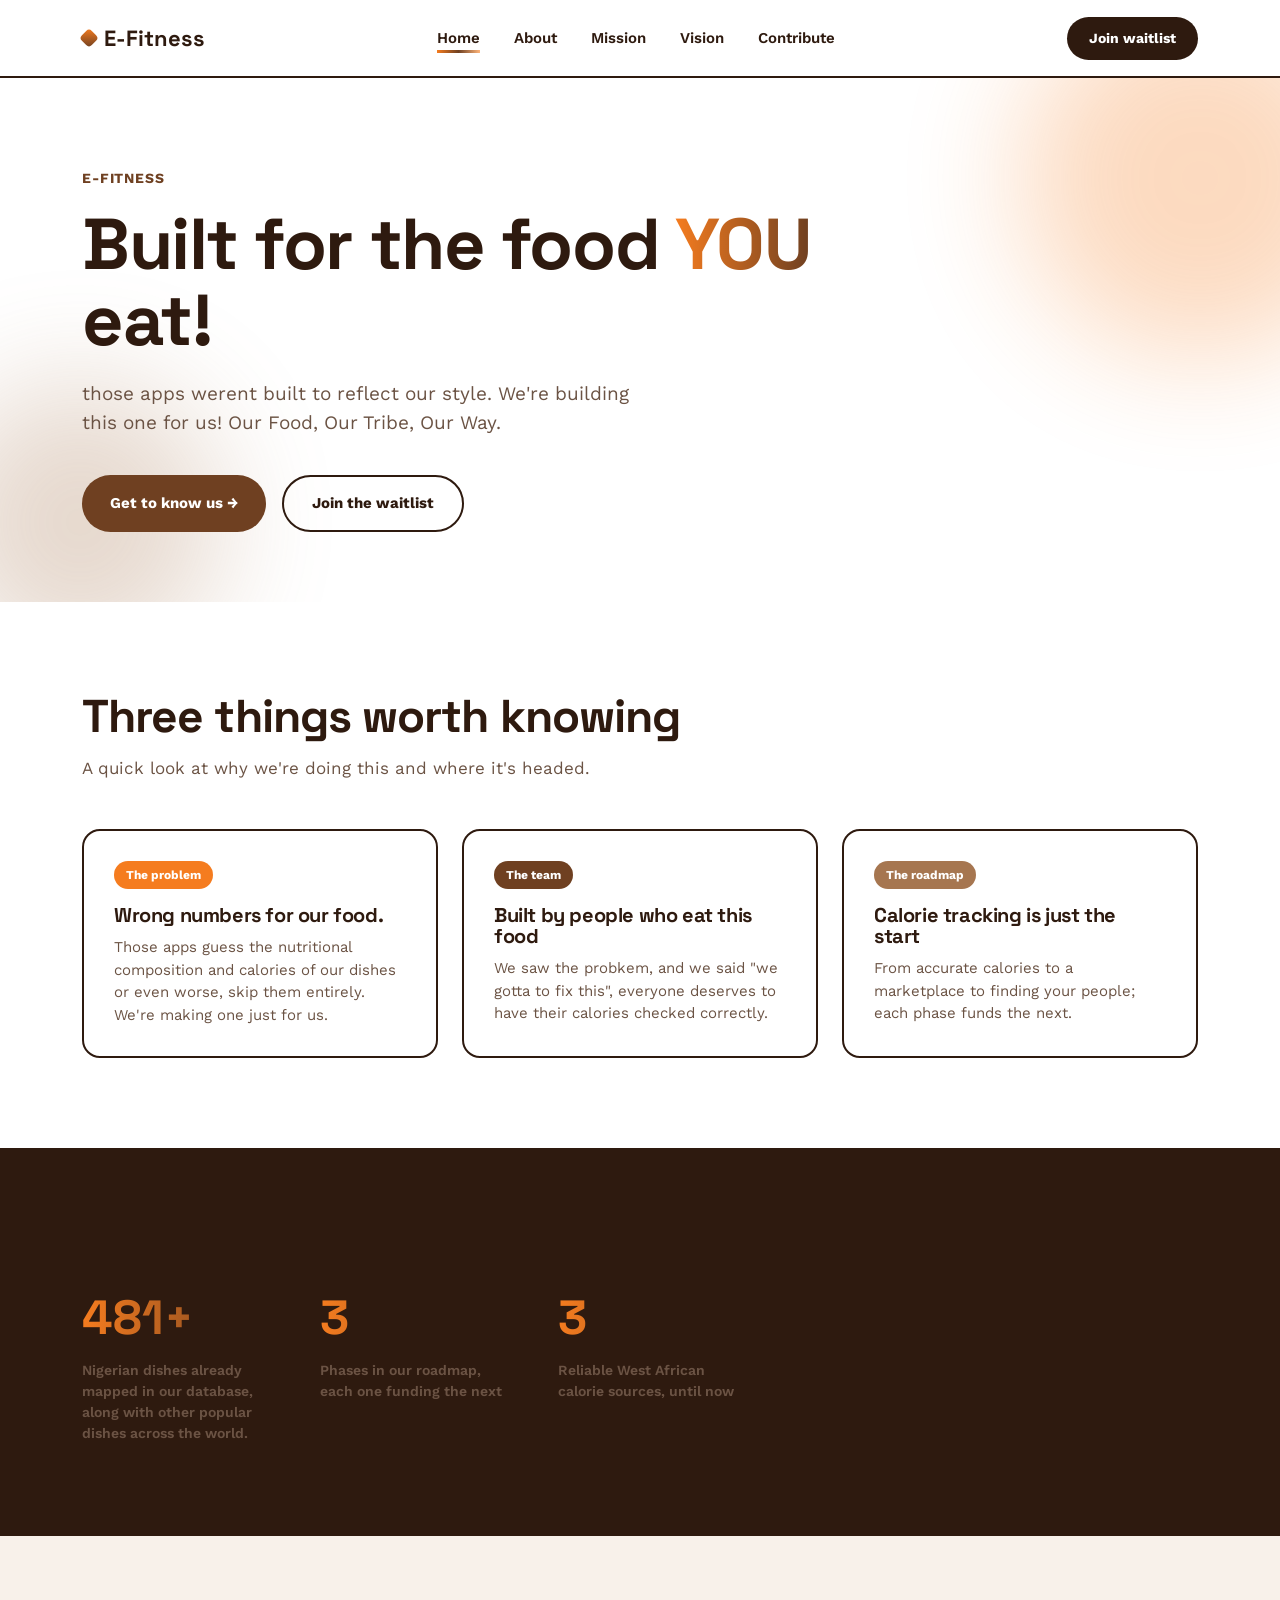
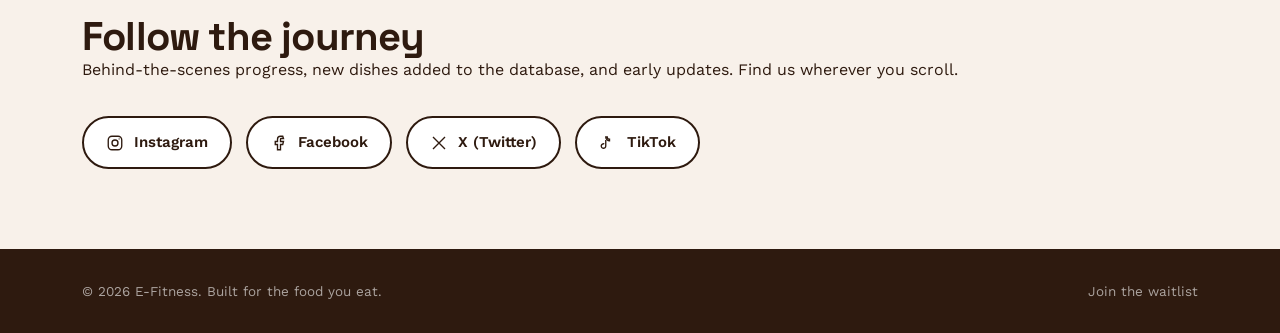
==== index.html @ ab6a895e "Add files via upload" ====
<!DOCTYPE html>
<html lang="en">
<head>
<meta charset="UTF-8">
<meta name="viewport" content="width=device-width, initial-scale=1.0">
<title>E-Fitness — Built for the food you eat</title>
<link rel="preconnect" href="https://fonts.googleapis.com">
<link href="https://fonts.googleapis.com/css2?family=Space+Grotesk:wght@500;700&family=Work+Sans:wght@400;500;600;700&display=swap" rel="stylesheet">
<link rel="stylesheet" href="styles.css">
</head>
<body>

<nav>
  <div class="navbar">
    <div class="logo"><span class="logo-mark"></span>E-Fitness</div>
    <ul class="nav-links">
      <li><a href="index.html">Home</a></li>
      <li><a href="about.html">About</a></li>
      <li><a href="mission.html">Mission</a></li>
      <li><a href="vision.html">Vision</a></li>
      <li><a href="contribute.html">Contribute</a></li>
    </ul>
    <a href="join.html" class="nav-cta">Join waitlist</a>
  </div>
</nav>

<header class="page-hero">
  <div class="blob" style="width:360px;height:360px;background:var(--orange);top:-80px;right:-100px;"></div>
  <div class="blob" style="width:280px;height:280px;background:var(--tan);bottom:-60px;left:-60px;animation-delay:2s;"></div>
  <div class="wrap">
    <div class="eyebrow">E-Fitness</div>
    <h1>Built for the food <span class="accent">YOU</span> eat!</h1>
    <p class="lede">those apps werent built to reflect our style. We're building this one for us! Our Food, Our Tribe, Our Way.</p>
    <div class="cta-row">
      <a href="about.html" class="btn btn-primary">Get to know us →</a>
      <a href="join.html" class="btn btn-outline">Join the waitlist</a>
    </div>
  </div>
</header>

<section class="section">
  <div class="wrap">
    <h2 class="reveal">Three things worth knowing</h2>
    <p class="sub reveal">A quick look at why we're doing this and where it's headed.</p>

    <div class="card-grid">
      <a href="mission.html" class="card reveal" style="text-decoration:none;">
        <span class="chip chip-orange">The problem</span>
        <h3>Wrong numbers for our food.</h3>
        <p>Those apps guess the nutritional composition and calories of our dishes or even worse, skip them entirely. We're making one just for us.</p>
      </a>
      <a href="about.html" class="card reveal" style="text-decoration:none;">
        <span class="chip chip-brown">The team</span>
        <h3>Built by people who eat this food</h3>
        <p>We saw the probkem, and we said "we gotta to fix this", everyone deserves to have their calories checked correctly.</p>
      </a>
      <a href="vision.html" class="card reveal" style="text-decoration:none;">
        <span class="chip chip-tan">The roadmap</span>
        <h3>Calorie tracking is just the start</h3>
        <p>From accurate calories to a marketplace to finding your people; each phase funds the next.</p>
      </a>
    </div>
  </div>
</section>

<section class="section section-dark">
  <div class="wrap">
    <div class="stat-row">
      <div class="stat reveal">
        <span class="num" data-count="490" data-suffix="+">0</span>
        <div class="label">Nigerian dishes already mapped in our database, along with other popular dishes across the world.</div>
      </div>
      <div class="stat reveal">
        <span class="num" data-count="3">0</span>
        <div class="label">Phases in our roadmap, each one funding the next</div>
      </div>
      <div class="stat reveal">
        <span class="num" data-count="3">0</span>
        <div class="label">Reliable West African calorie sources, until now</div>
      </div>
    </div>
  </div>
</section>

<section class="socials">
  <div class="wrap">
    <h2 class="reveal">Follow the journey</h2>
    <p class="sub reveal">Behind-the-scenes progress, new dishes added to the database, and early updates. Find us wherever you scroll.</p>
    <div class="social-links reveal">
      <a class="social-pill" href="#" aria-label="Instagram">
        <svg viewBox="0 0 24 24"><rect x="3" y="3" width="18" height="18" rx="5"/><circle cx="12" cy="12" r="4"/><circle cx="17.5" cy="6.5" r="0.8" fill="currentColor" stroke="none"/></svg>
        Instagram
      </a>
      <a class="social-pill" href="#" aria-label="Facebook">
        <svg viewBox="0 0 24 24"><path d="M17 3h-3a4 4 0 0 0-4 4v3H7v4h3v7h4v-7h3l1-4h-4V7a1 1 0 0 1 1-1h3z"/></svg>
        Facebook
      </a>
      <a class="social-pill" href="#" aria-label="X / Twitter">
        <svg viewBox="0 0 24 24"><path d="M4 4l16 16M20 4L4 20"/></svg>
        X (Twitter)
      </a>
      <a class="social-pill" href="#" aria-label="TikTok">
        <svg viewBox="0 0 24 24"><path d="M9 8v8a3 3 0 1 1-2-2.8"/><path d="M9 4c0 3 2.5 5 5 5V7c-1.7 0-3-1.3-3-3H9z"/></svg>
        TikTok
      </a>
    </div>
  </div>
</section>

<footer>
  <div class="wrap">
    <div>© 2026 E-Fitness. Built for the food you eat.</div>
    <div><a href="join.html">Join the waitlist</a></div>
  </div>
</footer>

<script src="script.js"></script>
</body>
</html>
---- styles.css ----
:root {
  --white: #FFFFFF;
  --sand: #F8F1EA;
  --brown-dark: #2E1A0F;
  --brown-soft: #6B5344;
  --brown: #6F4021;
  --tan: #A67650;
  --orange: #F57C1F;
  --peach: #FFB57A;
}

* { margin: 0; padding: 0; box-sizing: border-box; }

html { scroll-behavior: smooth; }

body {
  font-family: 'Work Sans', sans-serif;
  color: var(--brown-dark);
  background: var(--white);
  line-height: 1.5;
  overflow-x: hidden;
}

h1, h2, h3 {
  font-family: 'Space Grotesk', sans-serif;
  font-weight: 700;
  line-height: 1.05;
  letter-spacing: -0.02em;
}

a { color: inherit; }
img { max-width: 100%; display: block; }

.wrap {
  max-width: 1180px;
  margin: 0 auto;
  padding: 0 32px;
}

/* ---------- NAV ---------- */
nav {
  position: sticky;
  top: 0;
  z-index: 50;
  background: var(--white);
  border-bottom: 2px solid var(--brown-dark);
}

nav .navbar {
  display: flex;
  align-items: center;
  justify-content: space-between;
  height: 76px;
  max-width: 1180px;
  margin: 0 auto;
  padding: 0 32px;
}

.logo {
  font-family: 'Space Grotesk', sans-serif;
  font-weight: 700;
  font-size: 22px;
  display: flex;
  align-items: center;
  gap: 8px;
}

.logo-mark {
  width: 14px;
  height: 14px;
  background: linear-gradient(135deg, var(--orange), var(--brown));
  border-radius: 4px;
  transform: rotate(45deg);
  flex-shrink: 0;
}

.nav-links {
  display: flex;
  gap: 34px;
  list-style: none;
}

.nav-links a {
  text-decoration: none;
  font-size: 15px;
  font-weight: 600;
  position: relative;
  padding-bottom: 4px;
}

.nav-links a::after {
  content: '';
  position: absolute;
  left: 0;
  bottom: -2px;
  height: 3px;
  width: 0;
  background: linear-gradient(90deg, var(--orange), var(--brown), var(--peach));
  transition: width 0.25s ease;
}

.nav-links a:hover::after,
.nav-links a.active::after {
  width: 100%;
}

.nav-cta {
  background: var(--brown-dark);
  color: var(--white);
  padding: 11px 22px;
  border-radius: 30px;
  font-weight: 700;
  font-size: 14px;
  text-decoration: none;
  transition: transform 0.15s ease, background 0.15s ease;
  white-space: nowrap;
}

.nav-cta:hover { background: var(--brown); transform: translateY(-2px); }

@media (max-width: 760px) {
  .nav-links { display: none; }
}

/* ---------- PAGE HERO (shared across inner pages) ---------- */
.page-hero {
  padding: 90px 0 70px;
  position: relative;
  overflow: hidden;
}

.page-hero .eyebrow {
  font-size: 14px;
  font-weight: 700;
  letter-spacing: 0.06em;
  text-transform: uppercase;
  color: var(--brown);
  margin-bottom: 18px;
}

.page-hero h1 {
  font-size: clamp(38px, 6vw, 72px);
  max-width: 820px;
}

.page-hero h1 .accent {
  background: linear-gradient(90deg, var(--orange), var(--brown));
  -webkit-background-clip: text;
  background-clip: text;
  color: transparent;
}

.page-hero p.lede {
  margin-top: 22px;
  font-size: 19px;
  max-width: 560px;
  color: var(--brown-soft);
}

/* Blob decoration */
.blob {
  position: absolute;
  border-radius: 50%;
  filter: blur(60px);
  opacity: 0.28;
  z-index: -1;
  animation: float 8s ease-in-out infinite;
}

@keyframes float {
  0%, 100% { transform: translateY(0) scale(1); }
  50% { transform: translateY(-22px) scale(1.06); }
}

/* ---------- BUTTONS ---------- */
.btn {
  display: inline-flex;
  align-items: center;
  gap: 8px;
  padding: 15px 28px;
  border-radius: 30px;
  font-weight: 700;
  font-size: 15px;
  text-decoration: none;
  border: none;
  cursor: pointer;
  font-family: 'Work Sans', sans-serif;
  transition: transform 0.18s ease, box-shadow 0.18s ease;
}

.btn-primary {
  background: var(--brown);
  color: var(--white);
}

.btn-primary:hover { background: var(--orange); transform: translateY(-3px); box-shadow: 0 10px 24px rgba(245,124,31,0.35); }

.btn-outline {
  background: transparent;
  color: var(--brown-dark);
  border: 2px solid var(--brown-dark);
}

.btn-outline:hover { background: var(--brown-dark); color: var(--white); }

.cta-row {
  display: flex;
  gap: 16px;
  margin-top: 38px;
  flex-wrap: wrap;
}

/* ---------- SECTIONS ---------- */
.section {
  padding: 90px 0;
}

.section-tight { padding: 60px 0; }

.section-dark {
  background: var(--brown-dark);
  color: var(--white);
}

.section-dark .eyebrow { color: var(--peach); }

.section h2 {
  font-size: clamp(30px, 4vw, 46px);
}

.section .sub {
  margin-top: 16px;
  font-size: 17px;
  color: var(--brown-soft);
  max-width: 560px;
}

.section-dark .sub { color: rgba(255,255,255,0.75); }

/* ---------- CARDS ---------- */
.card-grid {
  display: grid;
  grid-template-columns: repeat(3, 1fr);
  gap: 24px;
  margin-top: 48px;
}

@media (max-width: 860px) {
  .card-grid { grid-template-columns: 1fr; }
}

.card {
  background: var(--white);
  border: 2px solid var(--brown-dark);
  border-radius: 18px;
  padding: 30px;
  transition: transform 0.2s ease, box-shadow 0.2s ease;
}

.card:hover {
  transform: translateY(-6px) rotate(-0.5deg);
  box-shadow: 8px 8px 0 var(--brown-dark);
}

.card .chip {
  display: inline-block;
  font-size: 12px;
  font-weight: 700;
  padding: 5px 12px;
  border-radius: 20px;
  color: var(--white);
  margin-bottom: 16px;
}

.card h3 { font-size: 20px; margin-bottom: 10px; }
.card p { font-size: 15px; color: var(--brown-soft); }

.chip-orange { background: var(--orange); }
.chip-brown { background: var(--brown); }
.chip-tan { background: var(--tan); }
.chip-peach { background: var(--peach); color: var(--brown-dark); }

/* ---------- STATS ---------- */
.stat-row {
  display: flex;
  gap: 48px;
  margin-top: 44px;
  flex-wrap: wrap;
}

.stat .num {
  font-family: 'Space Grotesk', sans-serif;
  font-size: 48px;
  font-weight: 700;
  background: linear-gradient(90deg, var(--orange), var(--brown));
  -webkit-background-clip: text;
  background-clip: text;
  color: transparent;
  display: block;
}

.stat .label {
  font-size: 14px;
  color: var(--brown-soft);
  max-width: 190px;
  margin-top: 6px;
  font-weight: 600;
}

/* ---------- TIMELINE (Vision page) ---------- */
.timeline {
  margin-top: 56px;
  position: relative;
}

.timeline::before {
  content: '';
  position: absolute;
  left: 27px;
  top: 8px;
  bottom: 8px;
  width: 3px;
  background: linear-gradient(180deg, var(--orange), var(--brown), var(--tan));
}

.t-item {
  position: relative;
  padding-left: 74px;
  padding-bottom: 56px;
}

.t-item:last-child { padding-bottom: 0; }

.t-dot {
  position: absolute;
  left: 12px;
  top: 2px;
  width: 32px;
  height: 32px;
  border-radius: 50%;
  background: var(--white);
  border: 3px solid var(--brown-dark);
  display: flex;
  align-items: center;
  justify-content: center;
  font-family: 'Space Grotesk', sans-serif;
  font-weight: 700;
  font-size: 13px;
}

.t-item .tag {
  font-size: 12px;
  font-weight: 700;
  text-transform: uppercase;
  letter-spacing: 0.05em;
  color: var(--brown);
  margin-bottom: 6px;
}

.t-item h3 { font-size: 24px; margin-bottom: 8px; }
.t-item p { color: var(--brown-soft); font-size: 16px; max-width: 540px; }

/* ---------- TEAM (About page) ---------- */
.team-grid {
  display: grid;
  grid-template-columns: repeat(3, 1fr);
  gap: 24px;
  margin-top: 48px;
}

@media (max-width: 860px) {
  .team-grid { grid-template-columns: 1fr; }
}

.team-card {
  border-radius: 18px;
  padding: 32px 26px;
  color: var(--white);
}

.team-card .role {
  font-size: 13px;
  font-weight: 700;
  text-transform: uppercase;
  letter-spacing: 0.05em;
  opacity: 0.85;
  margin-bottom: 10px;
}

.team-card h3 { font-size: 22px; margin-bottom: 10px; }
.team-card p { font-size: 14.5px; opacity: 0.9; }

.bg-orange { background: var(--orange); }
.bg-brown { background: var(--brown); }
.bg-tan { background: var(--tan); }

/* ---------- QUOTE BLOCK ---------- */
.quote-block {
  background: var(--brown-dark);
  color: var(--white);
  padding: 100px 0;
}

.quote-block blockquote {
  font-family: 'Space Grotesk', sans-serif;
  font-weight: 700;
  font-size: clamp(28px, 4.4vw, 48px);
  line-height: 1.22;
  max-width: 820px;
}

.quote-block .accent {
  background: linear-gradient(90deg, var(--peach), var(--orange));
  -webkit-background-clip: text;
  background-clip: text;
  color: transparent;
}

.quote-block cite {
  display: block;
  margin-top: 26px;
  font-style: normal;
  font-family: 'Work Sans', sans-serif;
  font-weight: 600;
  font-size: 15px;
  color: rgba(255,255,255,0.65);
}

/* ---------- WAITLIST FORM ---------- */
.form-block {
  margin-top: 30px;
  display: flex;
  gap: 10px;
  max-width: 480px;
  flex-wrap: wrap;
}

.form-block input {
  flex: 1;
  min-width: 220px;
  padding: 16px 18px;
  border-radius: 30px;
  border: 2px solid var(--brown-dark);
  background: var(--white);
  color: var(--brown-dark);
  font-size: 15px;
  font-family: 'Work Sans', sans-serif;
  outline: none;
}

.form-block input:focus { border-color: var(--brown); }

.form-block button {
  background: var(--brown);
  color: var(--white);
  border: none;
  padding: 16px 26px;
  border-radius: 30px;
  font-weight: 700;
  font-size: 15px;
  cursor: pointer;
  white-space: nowrap;
  font-family: 'Work Sans', sans-serif;
  transition: transform 0.15s ease;
}

.form-block button:hover { background: var(--orange); transform: translateY(-2px); }

.form-note {
  margin-top: 14px;
  font-size: 13px;
  color: var(--brown-soft);
  min-height: 18px;
  font-weight: 600;
}

.form-note.success { color: var(--tan); }

.social-row {
  margin-top: 30px;
  display: flex;
  gap: 14px;
  align-items: center;
}

.social-row span {
  font-size: 13px;
  color: var(--brown-soft);
  font-weight: 600;
}

.social-icon {
  width: 40px;
  height: 40px;
  border-radius: 50%;
  border: 2px solid var(--brown-dark);
  display: flex;
  align-items: center;
  justify-content: center;
  text-decoration: none;
  transition: background 0.15s ease, transform 0.15s ease;
}

.social-icon:hover { background: var(--peach); transform: translateY(-3px); }
.social-icon svg { width: 17px; height: 17px; stroke: var(--brown-dark); fill: none; }

/* ---------- FOOTER ---------- */
footer {
  background: var(--brown-dark);
  color: rgba(255,255,255,0.6);
  padding: 32px 0;
  font-size: 13.5px;
}

footer .wrap {
  display: flex;
  justify-content: space-between;
  align-items: center;
  flex-wrap: wrap;
  gap: 12px;
}

footer a { text-decoration: none; color: rgba(255,255,255,0.6); }
footer a:hover { color: var(--peach); }

/* ---------- SCROLL REVEAL ---------- */
.reveal {
  opacity: 0;
  transform: translateY(28px);
  transition: opacity 0.7s ease, transform 0.7s ease;
}

.reveal.in-view {
  opacity: 1;
  transform: translateY(0);
}

.reveal-stagger.in-view > * {
  animation: none;
}

.section-sand { background: var(--sand); }

/* ---------- SOCIALS SECTION ---------- */
.socials {
  padding: 80px 0;
  background: var(--sand);
  border-top: 2px solid var(--brown-dark);
}

.socials h2 { font-size: clamp(28px, 3.6vw, 40px); }

.social-links {
  display: flex;
  flex-wrap: wrap;
  gap: 14px;
  margin-top: 34px;
}

.social-pill {
  display: inline-flex;
  align-items: center;
  gap: 10px;
  padding: 13px 22px;
  border: 2px solid var(--brown-dark);
  border-radius: 30px;
  background: var(--white);
  color: var(--brown-dark);
  text-decoration: none;
  font-weight: 600;
  font-size: 15px;
  transition: background 0.18s ease, color 0.18s ease, transform 0.18s ease, box-shadow 0.18s ease;
}

.social-pill svg {
  width: 18px;
  height: 18px;
  stroke: currentColor;
  fill: none;
  stroke-width: 1.8;
}

.social-pill:hover {
  background: var(--orange);
  color: var(--white);
  transform: translateY(-3px);
  box-shadow: 4px 4px 0 var(--brown-dark);
}

/* ---------- CARD INLINE LINK (e.g. Contribute button in a card) ---------- */
.card-link {
  display: inline-block;
  margin-top: 16px;
  font-weight: 700;
  font-size: 14px;
  color: var(--brown-dark);
  text-decoration: none;
  border-bottom: 2px solid var(--orange);
  transition: color 0.15s ease, border-color 0.15s ease;
}

.card-link:hover { color: var(--orange); }
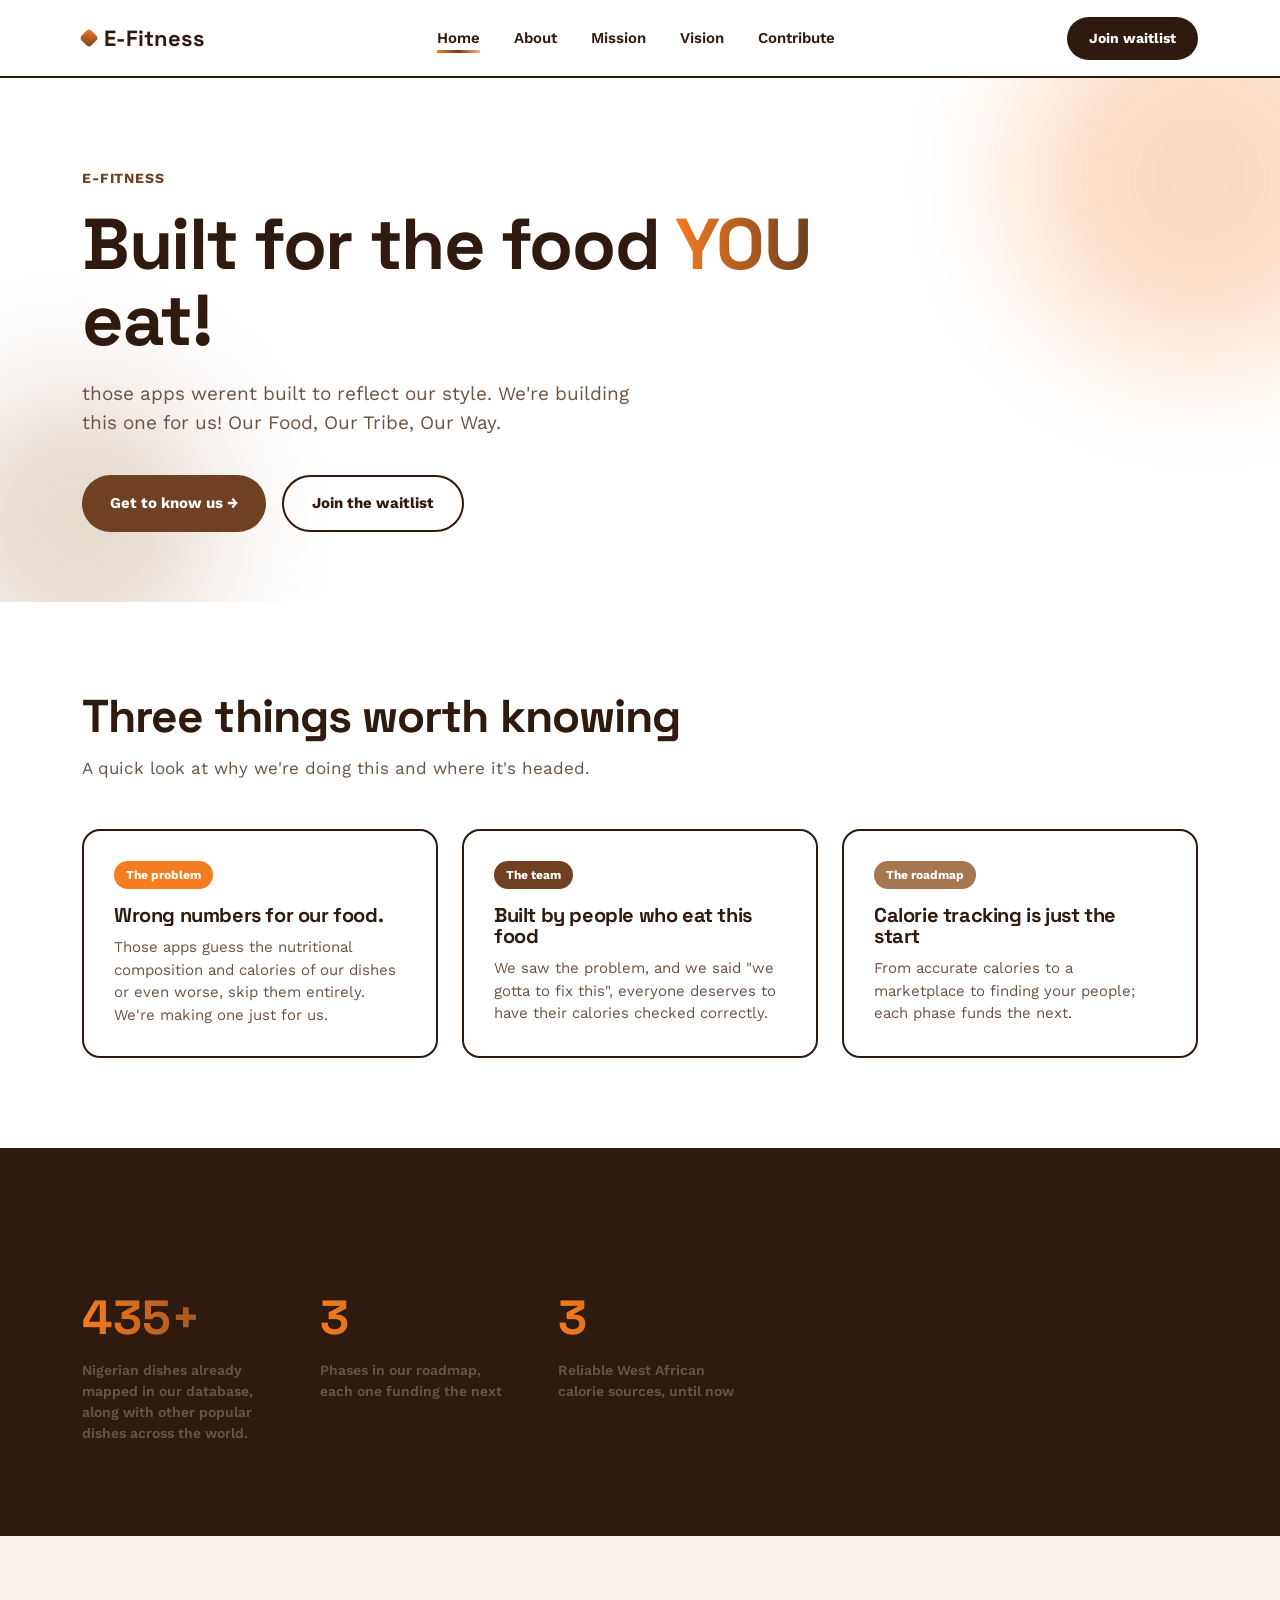
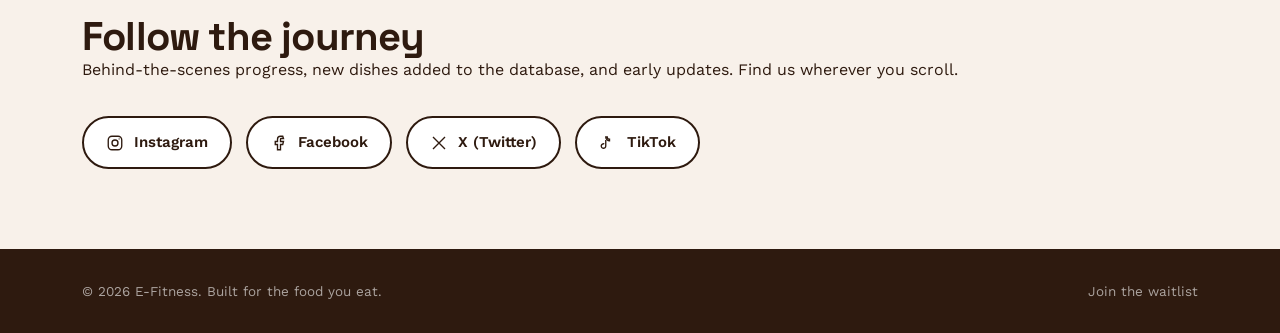
==== commit 1594b681: "Fix typo in paragraph about calorie checking" ====
--- a/index.html
+++ b/index.html
@@ -52,7 +52,7 @@
       <a href="about.html" class="card reveal" style="text-decoration:none;">
         <span class="chip chip-brown">The team</span>
         <h3>Built by people who eat this food</h3>
-        <p>We saw the probkem, and we said "we gotta to fix this", everyone deserves to have their calories checked correctly.</p>
+        <p>We saw the problem, and we said "we gotta to fix this", everyone deserves to have their calories checked correctly.</p>
       </a>
       <a href="vision.html" class="card reveal" style="text-decoration:none;">
         <span class="chip chip-tan">The roadmap</span>
